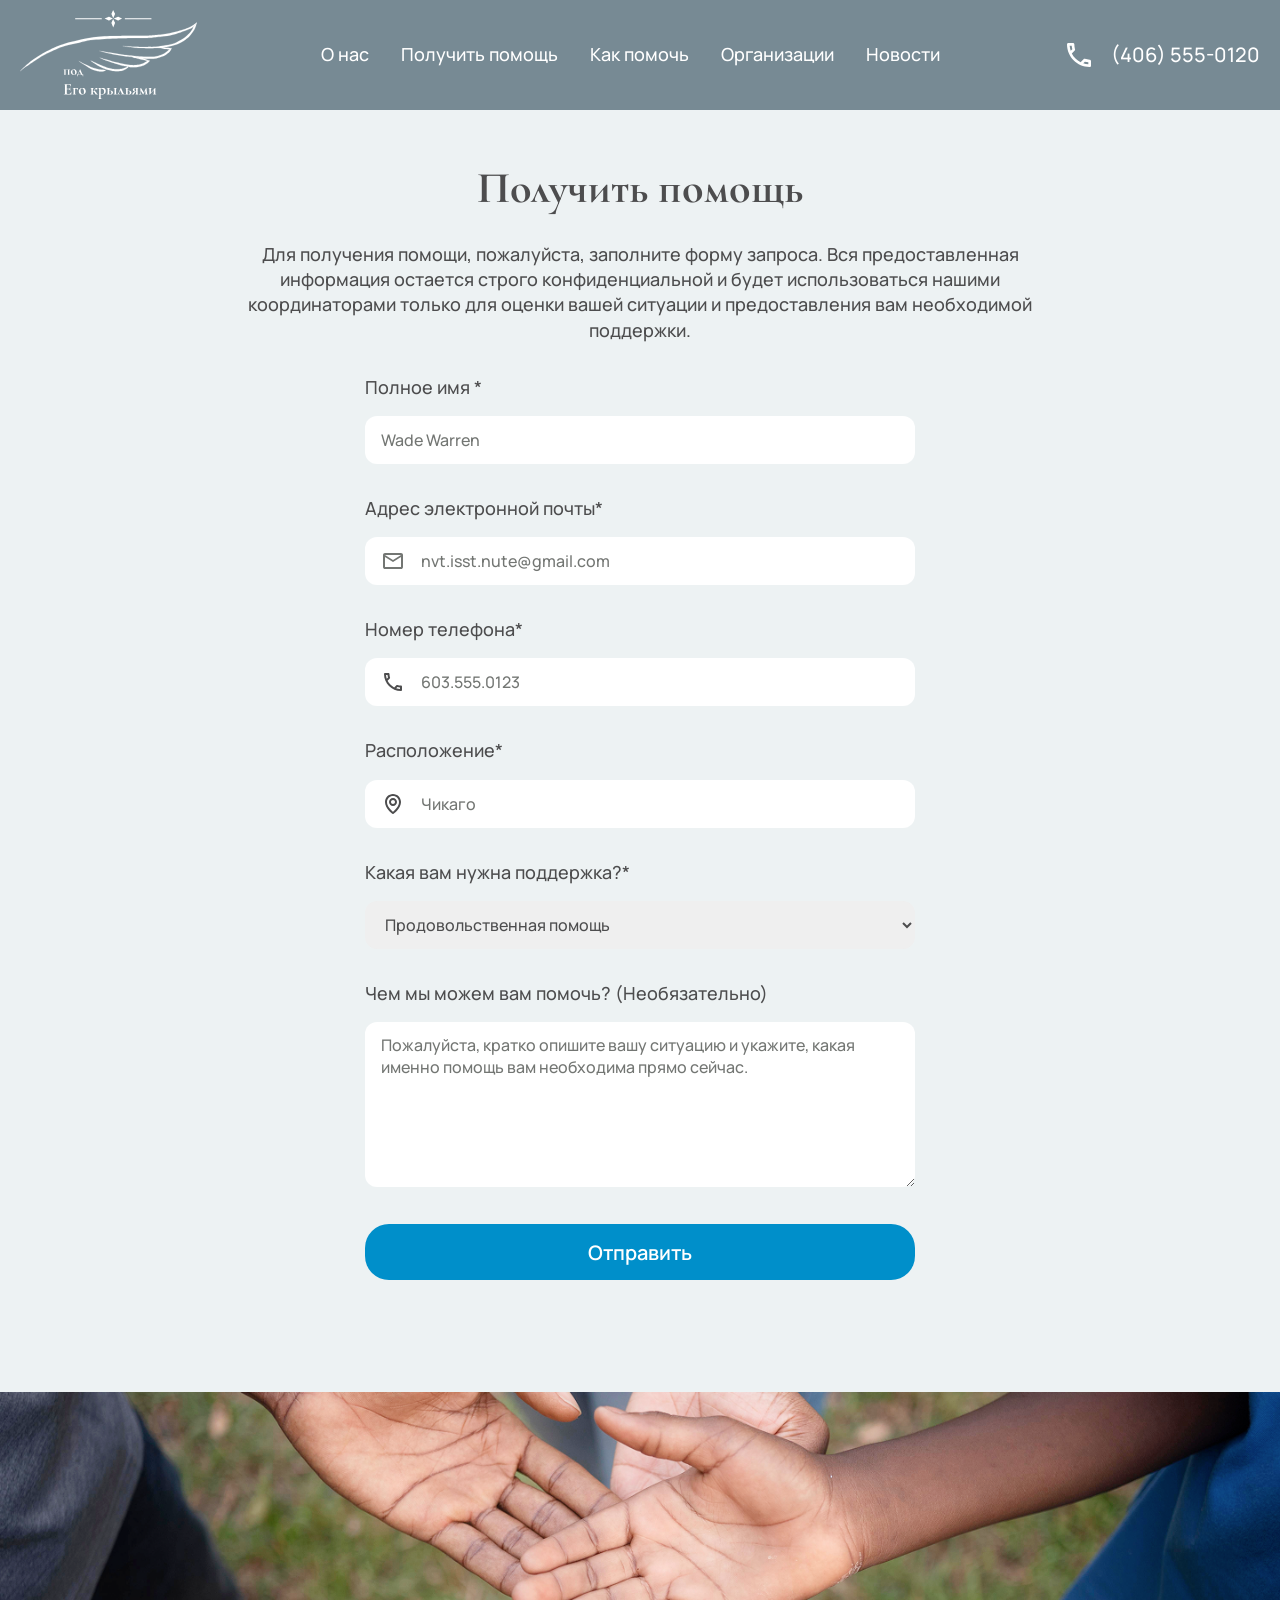
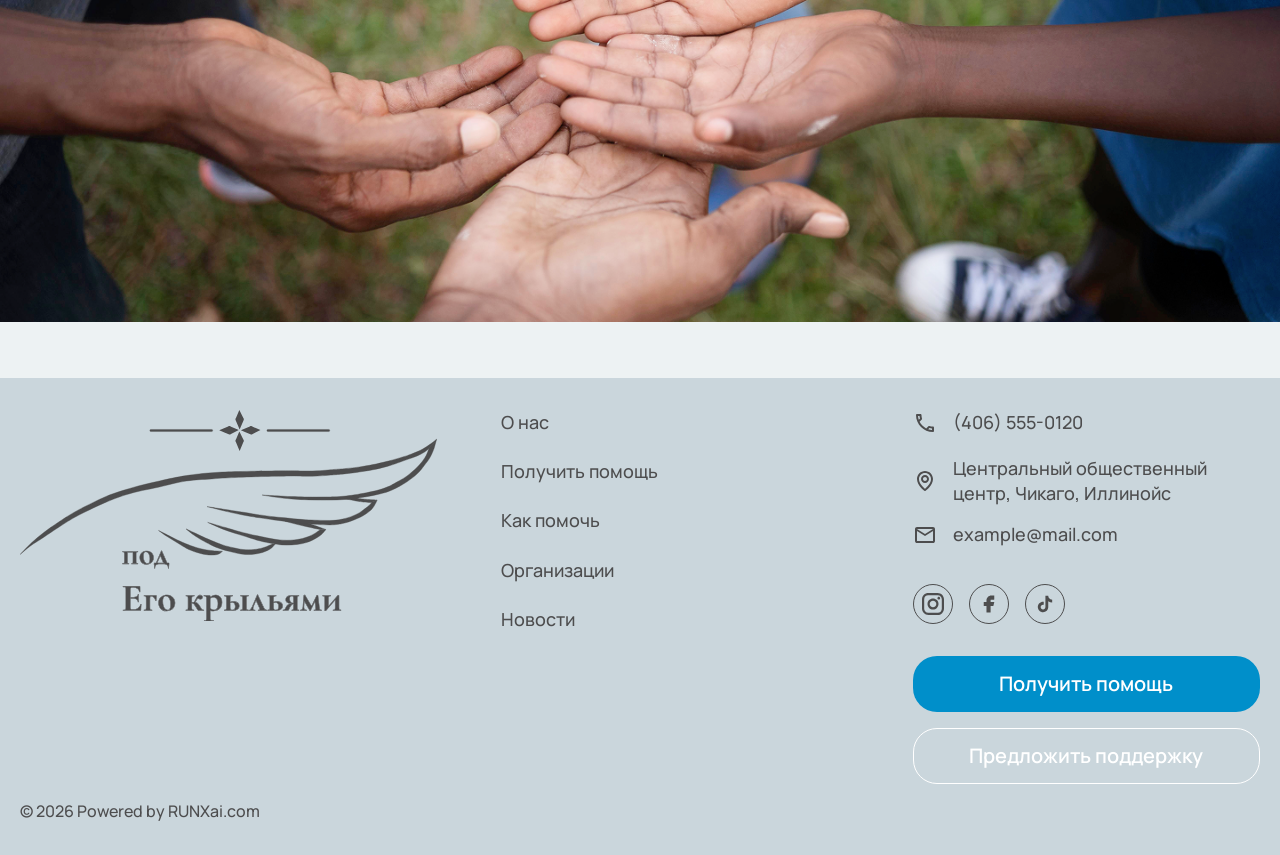
==== form1.html @ ddc128c3 "init commit" ====
<!DOCTYPE html>
<html lang="en">
<head>
    <meta charset="UTF-8">
    <meta name="viewport" content="width=device-width, initial-scale=1.0">

    <link rel="stylesheet" href="libs/swiper/swiper-bundle.min.css">
    <link rel="stylesheet" href="styles/styles.css">

    <title>Form1</title>
</head>
<body>

    <header class="header">
        <div class="container header__container">
            <a href="#" class="header__logo">
                <img src="images/logo-white.svg" alt="logo">
            </a>
            <nav class="header__nav">
                <ul class="header__nav-list">
                    <li class="header__nav-item">
                        <a href="#">О нас</a>
                    </li>
                    <li class="header__nav-item">
                        <a href="#">Получить помощь</a>
                    </li>
                    <li class="header__nav-item">
                        <a href="#">Как помочь</a>
                    </li>
                    <li class="header__nav-item">
                        <a href="#">Организации</a>
                    </li>
                    <li class="header__nav-item">
                        <a href="#">Новости</a>
                    </li>
                </ul>
            </nav>
            <div class="header__contacts">
                <a href="#" class="header__contacts-phone"><span>(406) 555-0120</span></a>
            </div>
            <button class="header__btn">
                <span></span>
                <span></span>
                <span></span>
            </button>
        </div>
    </header>

    <section class="section form-page">
        <div class="container form-page__container">
            <div class="form-page__header">
                <h1 class="h1 section-title">Получить помощь</h1>
                <p>Для получения помощи, пожалуйста, заполните форму запроса.
    Вся предоставленная информация остается строго конфиденциальной и будет использоваться нашими координаторами только для оценки вашей ситуации и предоставления вам необходимой поддержки.</p>
            </div>
            <form class="custom-form">
                <div class="custom-form__item">
                    <label for="name">Полное имя *</label>
                    <div class="custom-form__item-input">
                        <input type="text" name="name" id="name" placeholder="Wade Warren" required>
                    </div>
                </div>
                <div class="custom-form__item">
                    <label for="email">Адрес электронной почты*</label>
                    <div class="custom-form__item-input icon icon--email">
                        <input type="text" name="email" id="email" placeholder="nvt.isst.nute@gmail.com" required>
                    </div>
                </div>
                <div class="custom-form__item">
                    <label for="phone">Номер телефона*</label>
                    <div class="custom-form__item-input icon icon--phone">
                        <input type="text" name="phone" id="phone" placeholder="603.555.0123" required>
                    </div>
                </div>
                <div class="custom-form__item">
                    <label for="location">Расположение*</label>
                    <div class="custom-form__item-input icon icon--location">
                        <input type="text" name="location" id="location" placeholder="Чикаго" required>
                    </div>
                </div>
                <div class="custom-form__item">
                    <label for="help">Какая вам нужна поддержка?*</label>
                    <div class="custom-form__item-input">
                        <select name="help" id="help">
                            <option value="Продовольственная помощь">Продовольственная помощь</option>
                            <option value="Одежда и предметы первой необходимости">Одежда и предметы первой необходимости</option>
                            <option value="Поддержка в вопросах жилья и предоставления убежища">Поддержка в вопросах жилья и предоставления убежища</option>
                            <option value="Психологическая поддержка">Психологическая поддержка</option>
                            <option value="Другое">Другое</option>
                        </select>
                    </div>
                </div>
                <div class="custom-form__item">
                    <label for="message">Чем мы можем вам помочь? (Необязательно)</label>
                    <div class="custom-form__item-input">
                        <textarea name="message" placeholder="Пожалуйста, кратко опишите вашу ситуацию и укажите, какая именно помощь вам необходима прямо сейчас."></textarea>
                    </div>
                </div>

                <button type="submit" class="btn btn--blue">Отправить</button>
            </form>

            
        </div>
    </section>

    <section class="section form-page__image">
        <img src="images/form1.png" alt="">
    </section>

    <footer class="footer">
        <div class="container footer__container">
            <div class="footer__column">
                <a href="#" class="footer__logo">
                    <img src="images/logo-dark.svg" alt="logo">
                </a>
            </div>
            
            <div class="footer__column">
                <nav class="footer__nav">
                    <ul>
                        <li><a href="#">О нас </a></li>
                        <li><a href="#">Получить помощь</a></li>
                        <li><a href="#">Как помочь</a></li>
                        <li><a href="#">Организации</a></li>
                        <li><a href="#">Новости</a></li>
                    </ul>
                </nav>
            </div>

            <div class="footer__column">
                <div class="footer__contacts">
                    <ul>
                        <li>
                            <a href="#" class="footer__contacts-item footer__phone">(406) 555-0120</a>
                        </li>
                        <li><span class="footer__contacts-item footer__address">Центральный общественный центр, Чикаго, Иллинойс</span></li>
                        <li>
                            <a href="#" class="footer__contacts-item footer__email">example@mail.com</a>
                        </li>
                    </ul>
                </div>
                <div class="footer__socials">
                    <ul>
                        <li>
                            <a href="#">
                                <span class="icon" style="mask-image: url('images/instagram.svg');"></span>
                            </a>
                        </li>
                        <li>
                            <a href="#">
                                <span class="icon" style="mask-image: url('images/facebook.svg')"></span>
                            </a>
                        </li>
                        <li>
                            <a href="#">
                                <span class="icon" style="mask-image: url('images/tiktok.svg');"></span>
                            </a>
                        </li>
                    </ul>
                </div>

                <div class="footer__cta">
                    <ul>
                        <li><a href="#" class="btn btn--blue">Получить помощь</a></li>
                        <li><a href="#" class="btn btn--white-bordered">Предложить поддержку</a></li>
                    </ul>
                </div>
            </div>
        </div>
        <div class="container">
            <div class="footer__copyright">
                <span>© 2026 Powered by <a href="#" target="_blank">RUNXai.com</a></span>
            </div>
        </div>
    </footer>
    
    <script src="libs/swiper/swiper-bundle.min.js"></script>
    <script src="scripts/scripts.js"></script>

</body>
</html>
---- styles/styles.css ----
:root {
    --font-family: "Manrope", sans-serif;
    --second-family: "Cormorant Garamond", sans-serif;

	--gray-80: #4d4d4e;
	--gray-70: #737673;
	--gray-60: #778a94;
	--gray-20: #9eb4bf;
	--gray-0: #fff;
	--primary-100: #008fca;
	--primary-5: #edf2f3;
	--primary-15: #cad6dc;
	--green-10: #eff7e3;
	--green-80: #52c61b;
	--orange-80: #f1a60a;
	--orange-10: #fdf5e1;

    --container: 20px;

    @media(max-width: 576px) {
        --container: 16px;
    }
}

@font-face {
    font-family: "Manrope";
    src: url('/fonts/Manrope-Regular.woff2');
    font-style: normal;
    font-weight: 400;
    font-display: swap;
}
@font-face {
    font-family: "Manrope";
    src: url('/fonts/Manrope-Medium.woff2');
    font-style: normal;
    font-weight: 500;
    font-display: swap;
}
@font-face {
    font-family: "Manrope";
    src: url('/fonts/Manrope-SemiBold.woff2');
    font-style: normal;
    font-weight: 600;
    font-display: swap;
}
@font-face {
    font-family: "Manrope";
    src: url('/fonts/Manrope-Bold.woff2');
    font-style: normal;
    font-weight: 700;
    font-display: swap;
}
@font-face {
    font-family: "Cormorant Garamond";
    src: url('/fonts/CormorantGaramond-Regular.woff2');
    font-style: normal;
    font-weight: 400;
    font-display: swap;
}
@font-face {
    font-family: "Cormorant Garamond";
    src: url('/fonts/CormorantGaramond-Bold.woff2');
    font-style: normal;
    font-weight: 700;
    font-display: swap;
}

*,
*::before,
*::after {
    box-sizing: border-box;
    margin: 0;
    padding: 0;
}

body, html {
    margin: 0;
    padding: 0;
    font-family: var(--font-family), sans-serif;
    font-size: 16px;
    line-height: 1.4;
}

body {
    padding-top: 110px;

    @media(max-width: 1024px) {
        padding-top: 80px;
    }
}

.container {
    display: block;
    width: 100%;
    max-width: calc(1340px + var(--container));
    margin: 0 auto;
    padding-inline: var(--container);
}

.btn {
    display: flex;
    align-items: center;
    justify-content: center;
    text-align: center;
    height: 56px;
    padding: 10px 20px;
    border-radius: 24px;
    font-family: var(--font-family);
    font-weight: 600;
    font-size: 20px;
    color: var(--gray-0);
    text-decoration: none;
    transition: .3s ease;
    cursor: pointer;

    @media(max-width: 1024px) {
        font-size: 18px;
    }

    @media(max-width: 768px) {
        height: 48px;
    }

    &.btn--blue {
        color: var(--gray-0);
        background-color: var(--primary-100);

        @media(hover: hover) {
            &:hover {
                background-color: #016d9a;
            }
        }
    }

    &.btn--blue-bordered {
        border: 1px solid var(--primary-100);
        color: var(--primary-100);

        @media(hover: hover) {
            &:hover {
                background-color: #016d9a;
                border-color: #016d9a;
                color: #fff;
            }
        }
    }

    &.btn--white-bordered {
        border: 1px solid var(--gray-0);
        color: var(--gray-0);

        @media(hover: hover) {
            &:hover {
                background-color: #016d9a;
                border-color: #016d9a;
                color: #fff;
            }
        }
    }

    &.btn--white {
        display: inline-flex;
        column-gap: 16px;
        height: 48px;
        border: 1px solid var(--gray-80);
        border-radius: 24px;
        padding: 5px 20px;
        background-color: var(--gray-0);
        font-family: var(--font-family);
        font-weight: 600;
        font-size: 20px;
        color: var(--gray-80);

        @media(max-width: 768px) {
            font-size: 18px;
            column-gap: 8px;
            height: 42px;
        }

        @media(hover: hover) {
            &:hover {
                border-color: #016d9a;
                background-color: #016d9a;
                color: #fff;
            }
        }

        &::after {
            content: '';
            width: 32px;
            height: 32px;
            mask-image: url('/images/arrow-up.svg');
            mask-repeat: no-repeat;
            mask-position: center;
            mask-size: contain;
            background-color: currentColor;

            @media(max-width: 768px) {
                width: 24px;
                height: 24px;
            }
        }
    }
}

.section {

    &:not(.hero) {
        padding-block: 56px;

        @media(max-width: 1024px) {
            padding-block: 32px;
        }
    }

    .section__header {
        display: flex;
        justify-content: center;
        margin-bottom: 56px;

        @media(max-width: 1024px) {
            margin-bottom: 32px;
        }

        @media(max-width: 768px) {
            margin-bottom: 16px;
        }
    }

    .section-title {
        font-family: var(--second-family);
        font-weight: 700;
        font-size: 44px;
        line-height: 1;
        text-align: center;
        color: var(--gray-80);

        @media(max-width: 1024px) {
            font-size: 32px;
        }
    }

    .section__footer {
        display: flex;
        justify-content: center;
        margin-top: 32px;

        .btn {
            display: inline-flex;
            width: 100%;
            max-width: 320px;
        }
    }
}

.swiper__pagination {
    display: flex;
    align-items: center;
    justify-content: center;
    margin-top: 16px;

    .swiper-pagination-bullet-active {
        background-color: var(--primary-100);
    }
}

.header {
    padding-block: 10px;
    position: fixed;
    top: 0;
    left: 0;
    width: 100%;
    z-index: 10;
    background-color: var(--gray-60);

    @media(max-width: 1024px) {
        padding-block: 5px;
    }

    .header__container {
        display: flex;
        align-items: center;
        justify-content: space-between;
    }

    .header__logo {
        height: 90px;
        position: relative;
        z-index: 10;

        @media(max-width: 1024px) {
            height: 70px;
        }
        
        img {
            display: block;
            height: 100%;
            width: auto;
            max-width: 100%;
        }
    }

    .header__nav {

        @media(max-width: 1024px) {
            width: 100%;
            height: 100dvh;
            position: absolute;
            bottom: 0;
            left: 0;
            padding-block: 132px 32px;
            transform: translateY(0);
            opacity: 0;
            transition: transform .3s ease, opacity .3s ease;
            z-index: -1;
        }

        &.active {
            transform: translateY(100%);
            opacity: 1;
            background-color: var(--gray-60);
        }

        ul {
            padding: 0;
            margin: 0;
            list-style: none;
            display: flex;
            align-items: center;
            justify-content: flex-end;
            column-gap: 32px;

            @media(max-width: 1200px) {
                column-gap: 24px;
            }

            @media(max-width: 1024px) {
                flex-direction: column;
                row-gap: 24px;
            }
        }

        a {
            display: inline-block;
            font-family: var(--font-family);
            font-weight: 500;
            font-size: 18px;
            color: var(--gray-0);
            text-decoration: none;
            transition: .3s ease;

            @media(hover: hover) {
                &:hover {
                    color: var(--primary-100);
                }
            }

            @media(max-width: 1200px) {
                font-size: 16px;
            }

            @media(max-width: 1024px) {
                font-size: 20px;
            }
        }
    }

    .header__contacts {
        line-height: 0;

        @media(max-width: 1024px) {
            margin-left: auto;
            margin-right: 14px;
        }

        a {
            display: inline-flex;
            align-items: center;
            justify-content: flex-start;
            column-gap: 16px;
            font-family: var(--font-family);
            font-weight: 500;
            font-size: 20px;
            color: var(--gray-0);
            text-decoration: none;
            transition: .3s ease;

            @media(hover: hover) {
                &:hover {
                    color: var(--primary-100);
                }
            }

            @media(max-width: 1200px) {
                font-size: 18px;
                column-gap: 4px;
            }

            span {
                @media(max-width: 1024px) {
                    display: none;
                }
            }


            &::before {
                content: '';
                display: block;
                width: 32px;
                aspect-ratio: 1;
                mask-image: url('../images/telephone-outline.svg');
                mask-position: center;
                mask-repeat: no-repeat;
                mask-size: contain;
                background-color: currentColor;

                @media(max-width: 1200px) {
                    width: 28px;
                }
            }
        }
    }

    .header__btn {
        padding: 0;
        margin: 0;
        border: none;
        display: flex;
        flex-direction: column;
        align-items: center;
        justify-content: center;
        gap: 6px;
        background-color: transparent;

        span {
            display: block;
            height: 2px;
            width: 24px;
            background-color: #fff;
            transition: transform .3s ease;
        }

        @media(min-width: 1025px) {
            display: none;
        }

        &.active {
            gap: 0;

            span:first-child {
                transform: translateY(1px) rotate(45deg);
            }

            span:nth-child(2) {
                display: none;
            }

            span:last-child {
                transform: translateY(-1px) rotate(-45deg);
            }
        }
    }
}

.footer {
    background-color: var(--primary-15);
    padding-block: 32px;

    @media(max-width: 768px) {
        padding-block: 24px;
    }


    ul {
        padding: 0;
        margin: 0;
        list-style: none;
    }

    a:not(.btn) {
        text-decoration: none;
        transition: .3s ease;

        @media(hover: hover) {
            &:hover {
                color: var(--primary-100);
            }
        }
    }

    .footer__container {
        display: grid;
        grid-template-columns: minmax(200px, 1.2fr) minmax(180px, 1fr) minmax(260px, 1fr);
        column-gap: 64px;

        @media(max-width: 1200px) {
            column-gap: 32px;
        }

        @media(max-width: 1024px) {
            column-gap: 16px;
        }

        @media(max-width: 768px) {
            grid-template-columns: 1fr;
            row-gap: 32px;
        }
    }

    .footer__logo {

        @media(max-width: 768px) {
            display: flex;
            justify-content: center;
        }

        img {
            display: block;
            width: auto;
            max-width: 100%;

            @media(max-width: 768px) {
                width: 100%;
                max-width: 300px;
            }

        }
    }
    
    .footer__nav {

        ul {
            display: flex;
            flex-direction: column;
            align-items: flex-start;
            justify-content: flex-start;
            row-gap: 24px;
        }

        a {
            font-family: var(--font-family);
            font-weight: 500;
            font-size: 18px;
            color: var(--gray-80);

            @media(max-width: 1024px) {
               font-size: 16px;
            }
        }
    }

    .footer__contacts {
        
        ul {
            display: flex;
            flex-direction: column;
            align-items: flex-start;
            justify-content: flex-start;
            row-gap: 16px;
        }

        .footer__contacts-item {
            display: inline-flex;
            align-items: center;
            justify-content: flex-start;
            column-gap: 16px;
            font-family: var(--font-family);
            font-weight: 500;
            font-size: 18px;
            color: var(--gray-80);
            text-decoration: none;

            @media(max-width: 1024px) {
                font-size: 16px;
                column-gap: 8px;
            }
        
            &::before {
                content: '';
                display: block;
                width: 24px;
                height: 24px;
                flex-shrink: 0;
                mask-repeat: no-repeat;
                mask-position: center;
                mask-size: contain;
                background-color: currentColor;
            }
        }

        .footer__phone::before {
            mask-image: url('/images/telephone-outline.svg');
        }
        .footer__address::before {
            mask-image: url('/images/location-outline.svg');
        }
        .footer__email::before {
            mask-image: url('/images/mail-outline.svg');
        }

    }

    .footer__socials {
        margin-top: 32px;

        @media(max-width: 1024px) {
            margin-top: 24px;
        }

        ul {
            display: flex;
            align-items: center;
            justify-content: flex-start;
            column-gap: 16px;
        }

        a {
            display: flex;
            align-items: center;
            justify-content: center;
            width: 40px;
            height: 40px;
            border-radius: 50%;
            border: 1px solid var(--gray-80);
            transition: .3s ease;
            
            .icon {
                display: block;
                width: 22px;
                height: 22px;
                mask-repeat: no-repeat;
                mask-position: center;
                mask-size: contain;
                background-color: var(--gray-80);
                transition: .3s ease;
            }

            @media(hover: hover) {
                &:hover {
                    border-color: var(--primary-100);

                    .icon {
                        background-color: var(--primary-100);
                    }
                }
            }
        }
    }

    .footer__cta {
        margin-top: 32px;

        @media(max-width: 1024px) {
            margin-top: 24px;
        }
        
        ul {
            display: flex;
            flex-direction: column;
            row-gap: 16px;
        }
    }

    .footer__copyright {
        margin-top: 16px;
        font-family: var(--font-family);
        font-weight: 500;
        font-size: 16px;
        color: var(--gray-80);
        
        @media(max-width: 768px) {
            margin-top: 24px;
            text-align: center;
        }

        a {
            color: var(--gray-80);
        }
    }
}

.hero {

    img {
        display: block;
        width: 100%;
        height: 100dvh;
        object-fit: cover;
        object-position: center 35%;

        @media(max-width: 1200px) {
            height: auto;
            object-position: center;
            aspect-ratio: 16 / 9;
        }
    }

    &.hero--inner {
        img {
            height: auto;
            max-height: 700px;
            object-position: center;
            aspect-ratio: initial;
        }
    }
}

.organization {

    .swiper-wrapper {
        align-items: stretch;
    }

    .organization__grid {
        display: grid;
        grid-template-columns: repeat(3, 1fr);
        gap: 24px;

        @media(max-width: 1024px) {
            gap: 16px;
            grid-template-columns: repeat(2, 1fr);
        }

        @media(max-width: 600px) {
            gap: 16px;
            grid-template-columns: 1fr;
        }
    }

    .organization__card {
        display: flex;
        flex-direction: column;
        height: auto;
        border-radius: 24px;
        background-color: #ecf1f3;
        
        img {
            display: block;
            width: 100%;
            aspect-ratio: 432 / 392;
            object-fit: cover;
        }

        .organization__card-detail {
            padding: 24px 24px 12px;
            display: flex;
            flex-direction: column;

            @media(max-width: 768px) {
                padding: 16px 16px 8px;
            }
        }

        .organization__card-title {
            font-family: var(--second-family);
            font-weight: 700;
            font-size: 28px;
            line-height: 1.2;
            color: var(--gray-80);
            margin-bottom: 8px;

            @media(max-width: 768px) {
                font-size: 22px;
                margin-bottom: 4px;
            }
        }

        p {
            display: inline-block;
            font-family: var(--font-family);
            font-weight: 500;
            font-size: 16px;
            color: var(--gray-80);

            @media(max-width: 768px) {
                font-size: 14px;
            }
        }

        .organization__card-button {
            padding: 0 24px 12px;
            margin-top: auto;

            @media(max-width: 768px) {
                padding: 0 16px 12px;
            }
            
            &::before {
                content: '';
                display: block;
                border-top: 1px solid var(--gray-60);
                margin-bottom: 12px;
            }
        }
    }
}

.events {

    .swiper-wrapper {
        align-items: stretch;
    }

    .events__grid {
        display: grid;
        grid-template-columns: repeat(3, 1fr);
        gap: 24px;

        @media(max-width: 1024px) {
            gap: 16px;
            grid-template-columns: repeat(2, 1fr);
        }

        @media(max-width: 600px) {
            gap: 16px;
            grid-template-columns: 1fr;
        }
    }

    .events__card {
        display: flex;
        flex-direction: column;
        height: auto;
        border-radius: 24px;
        text-decoration: none;
        transition: background-color .2s ease;

        @media(hover: hover) {
            &:hover {
                background-color: #ecf1f3;
            }
        }

        img {
            display: block;
            width: 100%;
            aspect-ratio: 432 / 392;
            object-fit: cover;
        }

        .events__card-detail {
            padding: 12px 16px;
            display: flex;
            flex-direction: column;

            @media(max-width: 768px) {
                padding: 12px;
            }
        }

        .events__card-title {
            font-family: var(--font-family);
            font-weight: 500;
            font-size: 22px;
            color: var(--gray-80);
            margin-bottom: 8px;

            @media(max-width: 768px) {
                font-size: 18px;
                margin-bottom: 4px;
            }
        }

        p {
            display: inline-block;
            font-family: var(--font-family);
            font-weight: 500;
            font-size: 16px;
            color: var(--gray-80);

            @media(max-width: 768px) {
                font-size: 14px;
            }
        }

        .events__card-info {
            padding: 0 16px 12px;
            margin-top: auto;
            display: flex;
            flex-direction: column;
            align-items: flex-start;
            justify-content: flex-start;
            row-gap: 8px;

            @media(max-width: 768px) {
                padding: 0 12px 12px;
            }
            
            &::before {
                content: '';
                display: block;
                width: 100%;
                border-top: 1px solid var(--gray-60);
            }

            .events__card-item {
                display: inline-flex;
                align-items: center;
                justify-content: flex-start;
                column-gap: 16px;
                font-family: var(--font-family);
                font-weight: 600;
                font-size: 16px;
                color: var(--gray-80);

                @media(max-width: 768px) {
                    font-size: 14px;
                    column-gap: 12px;
                }

                &::before {
                    content: '';
                    display: block;
                    flex-shrink: 0;
                    width: 24px;
                    height: 24px;
                    mask-repeat: no-repeat;
                    mask-position: center;
                    mask-size: contain;
                    background-color: currentColor;
                }
            }

            .events__card-date::before {
                mask-image: url('/images/calendar.svg');
            }
            .events__card-location::before {
                mask-image: url('/images/location.svg');
            }
        }
    }
}

.quotes {
    padding-block: 64px !important;
    background: linear-gradient(180deg, rgba(236, 241, 243, 0.55) 0%, rgba(158, 180, 191, 0.58) 100%);

    @media(max-width: 1024px) {
        padding-block: 32px 56px !important;
    }
    
    .quotes__container {
        display: flex;
        flex-direction: column;
        align-items: center;
        justify-content: center;
        row-gap: 24px;

        @media(max-width: 768px) {
            row-gap: 16px;
        }

        &::before {
            content: '';
            display: block;
            height: 90px;
            width: 600px;
            max-width: 100%;
            background: url('/images/decor1.svg');
            background-repeat: no-repeat;
            background-position: center;
            background-size: contain;

            @media(max-width: 1024px) {
                width: 500px;
                height: 80px;
            }

            @media(max-width: 768px) {
                width: 500px;
                height: 45px;
            }
        }
    }

    .quotes-title {
        display: inline-block;
        width: 100%;
        max-width: 650px;
        font-family: var(--second-family);
        font-weight: 700;
        font-size: 38px;
        line-height: 1.2;
        text-align: center;
        color: #444b4f;

        @media(max-width: 1024px) {
            font-size: 32px;
        }

        @media(max-width: 768px) {
            font-size: 28px;
        }
    }

    .quotes-source {
        display: inline-flex;
        align-items: center;
        justify-content: center;
        column-gap: 16px;
        font-family: var(--second-family);
        font-weight: 400;
        font-size: 28px;
        text-align: center;
        color: #444b4f;

        @media(max-width: 1024px) {
            font-size: 22px;
        }

        @media(max-width: 768px) {
            font-size: 20px;
        }

        &::before {
            content: '';
            display: block;
            width: 32px;
            height: 32px;
            flex-shrink: 0;
            background-image: url('/images/feathers.svg');
            background-repeat: no-repeat;
            background-position: center;
            background-size: contain;

            @media(max-width: 1024px) {
                width: 24px;
                height: 24px;
            }
        }
    }
}

.about-us {
    .about-us__container {
        display: grid;
        grid-template-columns: 1fr 1fr;
        gap: 24px;

        @media(max-width: 768px) {
            grid-template-columns: 1fr;
            max-width: 640px;
        }
    }

    .about-us__image {
        img {
            display: block;
            width: 100%;
            height: 100%;
            object-fit: cover;
            border-radius: 24px;

            @media(max-width: 1024px) {
                aspect-ratio: 1;
            }
        }
    }

    .about-us__content {
        display: grid;
        align-content: center;
        row-gap: 16px;
        font-family: var(--font-family);
        font-weight: 500;
        font-size: 20px;
        color: var(--gray-80);

        @media(max-width: 1024px) {
            font-size: 16px;
            row-gap: 12px;
        }
    }

    .section-title {
        text-align: left;
    }

    h2, h3, h4, h5, h6 {
        font-family: var(--second-family);
        font-size: 32px;
        line-height: 1.2;

        @media(max-width: 1024px) {
            font-size: 28px;
        }
    }

    .about-us__buttons {
        display: flex;
        flex-wrap: wrap;
        align-items: center;
        justify-content: flex-start;
        gap: 16px;
        margin-top: 24px;

        @media(max-width: 1024px) {
            margin-top: 16px;
            gap: 8px;
        }

        .btn {
            padding: 10px 30px;
            flex: 1 1 auto;
            min-width: max-content;
        }
    }
}

.info {
    background-repeat: no-repeat;
    background-position: center;
    background-size: cover;
    padding-block: 64px !important;
    margin-block: 64px;

    @media(max-width: 768px) {
        padding-block: 32px !important;
    }

    .info___container {
        display: flex;
        align-items: flex-start;
        
        &:has(.info__content--left) {
            justify-content: flex-start;
        }

        &:has(.info__content--right) {
            justify-content: flex-end;
        }
    }

    .info__content {
        display: grid;
        gap: 24px;
        justify-items: start;
        width: 100%;
        max-width: 550px;
        border-radius: 24px;
        background: rgba(255, 255, 255, 0.85);
        backdrop-filter: blur(4px);
        padding: 24px;
        text-align: left;

        @media(max-width: 768px) {
            max-width: 100%;
            gap: 12px;
        }
    }

    .section-title {
        text-align: left;
    }

    p {
        font-family: var(--font-family);
        font-weight: 500;
        font-size: 20px;
        color: var(--gray-80);

        @media(max-width: 1024px) {
            font-size: 18px;
        }

        @media(max-width: 768px) {
            font-size: 16px;
        }
    }

    .btn {
        background-color: transparent;
        margin-top: 16px;

        @media(max-width: 576px) {
            width: 100%;
        }
    }
}

.page-description {
    background-color: var(--gray-60);
    padding-block: 44px !important;

    @media(max-width: 1024px) {
        padding-block: 32px !important;
    }

    @media(max-width: 768px) {
        padding-block: 24px !important;
    }

    .page-description__container {
        display: grid;
        text-align: center;
        font-family: var(--font-family);
        font-weight: 500;
        font-size: 20px;
        color: var(--gray-0);

        @media(max-width: 768px) {
            font-size: 18px;
        }
    }

    .section-title {
        color: var(--gray-0);
        margin-bottom: 32px;

        @media(max-width: 1024px) {
             margin-bottom: 24px;
        }

        @media(max-width: 768px) {
             margin-bottom: 16px;
        }
    }

    p + p {
        margin-top: 16px;

        @media(max-width: 768px) {
            margin-top: 8px;
        }
    }
}

.post-page {

    .container {
        @media(max-width: 1200px) {
            max-width: 880px;
        }
    }

    .post-page__title {
        display: inline-block;
        font-family: var(--second-family);
        font-weight: 700;
        font-size: 44px;
        line-height: 1.2;
        color: var(--gray-80);
        margin-bottom: 32px;

        @media(max-width: 1024px) {
            font-size: 36px;
        }

        @media(max-width: 768px) {
            font-size: 32px;
            margin-bottom: 24px;
        }

        @media(max-width: 576px) {
            font-size: 28px;
            margin-bottom: 16px;
        }
    }

    .post-page__header {
        display: grid;
        grid-template-columns: minmax(780px, 2fr) 1fr;
        align-items: stretch;
        gap: 16px;
        margin-bottom: 32px;

        @media(max-width: 1200px) {
            grid-template-columns: 1fr;
        }

        @media(max-width: 1024px) {
            margin-bottom: 24px;
        }

        @media(max-width: 768px) {
            gap: 8px;
        }

        img {
            display: block;
            width: 100%;
            aspect-ratio: 880 / 480;
            border-radius: 12px;
            object-fit: cover;
            object-position: center;
        }
    }

    .post-page__details {
        display: flex;
        flex-direction: column;
        align-items: flex-start;
        justify-content: flex-start;
        gap: 32px;
        border: 1px solid var(--primary-15);
        border-radius: 24px;
        padding: 24px;

        @media(max-width: 1200px) {
            gap: 24px;
        }

        @media(max-width: 768px) {
            padding: 16px;
        }

        .post-page__details-title {
            display: inline-block;
            font-family: var(--second-family);
            font-weight: 700;
            font-size: 32px;
            line-height: 1;
            color: var(--gray-80);

            @media(max-width: 768px) {
                font-size: 24px;
            }

            @media(max-width: 576px) {
                font-size: 22px;
            }
        }

        ul {
            width: 100%;
            display: flex;
            flex-direction: column;
            align-items: flex-start;
            justify-content: flex-start;
            list-style: none;
            gap: 24px;
            font-family: var(--font-family);
            font-weight: 600;
            font-size: 16px;
            color: var(--gray-70);

            @media(max-width: 1200px) {
                display: grid;
                grid-template-columns: 1fr 1fr;
                gap: 16px;
            }

            @media(max-width: 1024px) {
                font-size: 14px;
            }

            @media(max-width: 576px) {
                grid-template-columns: 1fr;
                gap: 8px;
            }

            li {
                display: flex;
                flex-direction: column;
                align-items: flex-start;
                justify-content: flex-start;
                gap: 4px;

                @media(max-width: 1024px) {
                    gap: 2px;
                }
            }
            
            .post-page__details-label {
                display: flex;
                align-items: center;
                justify-content: flex-start;
                column-gap: 16px;

                &::before {
                    content: '';
                    display: block;
                    width: 24px;
                    aspect-ratio: 1;
                    mask-repeat: no-repeat;
                    mask-position: center;
                    mask-size: cover;
                    background-color: currentColor;
                }
            }

            .icon--calendar {
                &::before {
                    mask-image: url('/images/calendar.svg');
                }
            }
            .icon--clock {
                &::before {
                    mask-image: url('/images/clock-light.svg');
                }
            }
            .icon--person {
                &::before {
                    mask-image: url('/images/person.svg');
                }
            }
            .icon--location {
                &::before {
                    mask-image: url('/images/location-outline.svg');
                }
            }
            .icon--phone {
                &::before {
                    mask-image: url('/images/telephone-outline.svg');
                }
            }
            .icon--email {
                &::before {
                    mask-image: url('/images/mail-outline.svg');
                }
            }

            .post-page__details-text {
                padding-left: 40px;

                a {
                    text-decoration: none;
                    font-family: var(--font-family);
                    color: var(--gray-70);
                    transition: color .2s ease;

                    @media(hover: hover) {
                        &:hover {
                            color: var(--primary-100);
                        }
                    }
                }
            }
            
        }

        .btn {
            width: 100%;
            display: flex;
            align-items: center;
            justify-content: center;
            column-gap: 16px;

            @media(max-width: 576px) {
                column-gap: 8px;
                font-size: 16px;
            }

            &::before {
                content: '';
                display: block;
                width: 24px;
                aspect-ratio: 1;
                mask-image: url('/images/calendar.svg');
                mask-repeat: no-repeat;
                mask-position: center;
                mask-size: cover;
                background-color: currentColor;
            }
        }
    }

    .post-page__container {
        display: grid;
        grid-template-columns: minmax(780px, 2fr) 1fr;
        align-items: flex-start;
        gap: 16px;

        @media(max-width: 1200px) {
            grid-template-columns: 1fr;
            row-gap: 24px;
        }
    }

    .post-page__content {

        h1, h2, h3, h4, h5, h6 {
            font-family: var(--second-family);
            font-weight: 700;
            line-height: 1.2;
            color: var(--gray-80);
            margin-bottom: 32px;

            @media(max-width: 1024px) {
                font-size: 24px;
            }

            @media(max-width: 768px) {
                font-size: 16px;
            }
        }

        h1 {
            font-size: 44px;

            @media(max-width: 1024px) {
                font-size: 36px;
            }

            @media(max-width: 768px) {
                font-size: 32px;
            }
        }

        h2 {
            font-size: 32px;

            @media(max-width: 1024px) {
                font-size: 28px;
            }

            @media(max-width: 768px) {
                font-size: 24px;
            }
        }

        h1, h2 {
            &::after {
                content: '';
                display: block;
                width: 100%;
                max-width: 240px;
                aspect-ratio: 6 / 1;
                background-image: url('/images/decor1.svg');
                background-repeat: no-repeat;
                background-position: center;
                background-size: contain;
                margin: 16px auto 0;
            }
        }

        p {
            font-family: var(--font-family);
            font-weight: 500;
            font-size: 18px;
            color: var(--gray-80);

            @media(max-width: 1024px) {
                font-size: 16px;
            }
        }

        p + p {
            margin-top: 16px;

            @media(max-width: 1024px) {
                margin-top: 12px;
            }
        }
    }

    .post-page__block {
        margin-block: 24px;
    }

    .post-page__quote {
        width: 100%;
        max-width: 780px;
        margin-left: auto;
        margin-right: auto;
        border-radius: 12px;
        background-color: var(--primary-5);
        padding: 16px;
        display: flex;
        align-items: flex-start;
        justify-content: flex-start;
        column-gap: 36px;

        @media(max-width: 768px) {
            column-gap: 24px;
        }

        @media(max-width: 576px) {
            column-gap: 16px;
        }

        &::before {
            content: '';
            display: block;
            width: 56px;
            aspect-ratio: 1;
            flex-shrink: 0;
            background-image: url('/images/quote.svg');
            background-repeat: no-repeat;
            background-position: center;
            background-size: contain;

            @media(max-width: 768px) {
                width: 44px;
            }

            @media(max-width: 576px) {
                width: 36px;
            }
        }

        .post-page__quote-title {
            font-family: var(--second-family);
            font-weight: 700;
            font-size: 28px;
            line-height: 1.2;
            color: var(--gray-80);
            margin-bottom: 16px;

            @media(max-width: 1024px) {
                font-size: 22px;
            }

            @media(max-width: 768px) {
                font-size: 20px;
            }
            
        }

        .post-page__quote-source {
            font-family: var(--second-family);
            font-weight: 700;
            font-size: 28px;
            color: var(--gray-80);

            @media(max-width: 1024px) {
                font-size: 22px;
            }

            @media(max-width: 768px) {
                font-size: 20px;
            }
        }
    }

    .post-page__sidebar {
        border: 1px solid var(--primary-15);
        border-radius: 24px;
        padding: 24px;
        display: flex;
        flex-direction: column;
        align-items: flex-start;
        justify-content: flex-start;
        gap: 24px;

        @media(max-width: 1200px) {
            width: 100%;
            max-width: 600px;
            margin: 0 auto;
        }

        @media(max-width: 768px) {
            padding: 16px;
            gap: 16px;
        }

        .relevant__card {
            display: flex;
            align-items: stretch;
            justify-content: flex-start;
            gap: 16px;
            text-decoration: none;
            border-radius: 8px;
            transition: background-color .2s ease;


            @media(hover: hover) {
                &:hover {
                    background-color: #ecf1f3   ;
                }
            }

            @media(max-width: 576px) {
                gap: 8px;
            }

            img {
                display: block;
                border-radius: 8px;
                height: 100%;
                width: 100%;
                max-width: 150px;
                aspect-ratio: 150 / 115;
                object-fit: cover;

                @media(max-width: 576px) {
                    width: 120px;
                }

            }

            .relevant__card-details {
                display: flex;
                flex-direction: column;
                align-items: flex-start;
                justify-content: space-between;
                padding: 5px 5px 5px 0;

                @media(max-width: 576px) {
                    padding: 0;
                }
            }

            .relevant__card-title {
                font-family: var(--font-family);
                font-weight: 500;
                font-size: 16px;
                color: var(--gray-80);
                display: -webkit-box;
                -webkit-line-clamp: 3;
                -webkit-box-orient: vertical;
                overflow: hidden;

                @media(max-width: 576px) {
                    font-size: 14px;
                }
            }

            .relevant__card-date {
                display: inline-flex;
                align-items: center;
                justify-content: flex-start;
                column-gap: 8px;
                font-family: var(--font-family);
                font-weight: 500;
                font-size: 14px;
                color: var(--gray-70);

                @media(max-width: 576px) {
                    font-size: 12px;
                    column-gap: 4px;
                }

                &::before {
                    content: '';
                    display: block;
                    width: 22px;
                    height: 22px;
                    flex-shrink: 0;
                    background-image: url('/images/calendar.svg');
                    background-repeat: no-repeat;
                    background-position: center;
                    background-size: contain;

                    @media(max-width: 576px) {
                        width: 16px;
                        height: 16px;       
                    }
                }
            }

        }
        .post-page__sidebar-link {
            display: inline-flex;
            align-items: center;
            justify-content: flex-start;
            font-family: var(--font-family);
            font-weight: 500;
            font-size: 16px;
            color: var(--primary-100);
            text-decoration: none;
            column-gap: 16px;

            @media(hover: hover) {
                &:hover {
                    color: #016d9a;
                }
            }

            @media(max-width: 768px) {
                font-size: 14px;
            }

            &::after {
                content: '';
                display: block;
                width: 24px;
                height: 24px;
                flex-shrink: 0;
                mask-image: url('/images/arrow-right.svg');
                mask-repeat: no-repeat;
                mask-position: center;
                mask-size: contain;
                background-color: currentColor;
            }
        }
    }
}

.form-page {
    background-color: var(--primary-5);

    .form-page__container {
        max-width: 880px;
    }

    .form-page__header {
        font-family: var(--font-family);
        font-weight: 500;
        font-size: 18px;
        text-align: center;
        color: var(--gray-80);
        margin-bottom: 32px;

        @media(max-width: 756px) {
            font-size: 16px;
        }
    }

    .section-title {
        margin-bottom: 32px;

        @media(max-width: 1024px) {
            margin-bottom: 24px;
        }
    }
}

.form-page__image {
    background-color: var(--primary-5);

    img {
        display: block;
        width: 100%;
    }
}

.custom-form {
    width: 100%;
    max-width: 550px;
    margin: 0 auto;
    display: flex;
    flex-direction: column;
    align-items: flex-start;
    justify-content: flex-start;
    gap: 32px;

    @media(max-width: 1024px) {
        gap: 24px;
    }

    .custom-form__item {
        width: 100%;

        label {
            display: inline-block;
            font-family: var(--font-family);
            font-weight: 500;
            font-size: 18px;
            color: var(--gray-80);
            margin-bottom: 16px;

            @media(max-width: 768px) {
                font-size: 16px;
                margin-bottom: 8px;
            }
        }

        input, select, textarea {
            font-family: var(--font-family);
            font-weight: 500;
            font-size: 16px;
            color: var(--gray-80);
            width: 100%;
            border-radius: 12px;
            padding: 0px 16px;
            height: 48px;
            border: none;

            @media(max-width: 768px) {
                padding: 0 12px;
            }

            &::placeholder {
                font-family: var(--font-family);
                font-weight: 500;
                font-size: 16px;
                color: var(--gray-70);

                @media(max-width: 768px) {
                    font-size: 14px;
                }
            }

            &:focus {
                outline: var(--primary-100);
            }
        }

        textarea {
            height: 165px;
            min-height: 165px;
            padding: 12px 16px;
            resize: vertical;
        }

        .custom-form__item-input {
            position: relative;

            &.icon {

                input {
                    padding-left: 56px;

                    @media(max-width: 768px) {
                        padding-left: 46px;
                    }
                }

                &::before {
                    content: '';
                    display: block;
                    width: 24px;
                    height: 24px;
                    background-repeat: no-repeat;
                    background-position: center;
                    background-size: contain;
                    position: absolute;
                    top: 12px;
                    left: 16px;

                    @media(max-width: 768px) {
                        width: 20px;
                        height: 20px;
                        top: 14px;
                        left: 12px;
                    }
                }
            }

            &.icon--email::before {
                background-image: url('/images/mail-outline.svg');
            }

            &.icon--phone::before {
                background-image: url('/images/telephone-outline.svg');
            }

            &.icon--location::before {
                background-image: url('/images/location-outline.svg');
            }
        }
    }

    .btn {
        width: 100%;
        border: none;
    }
}
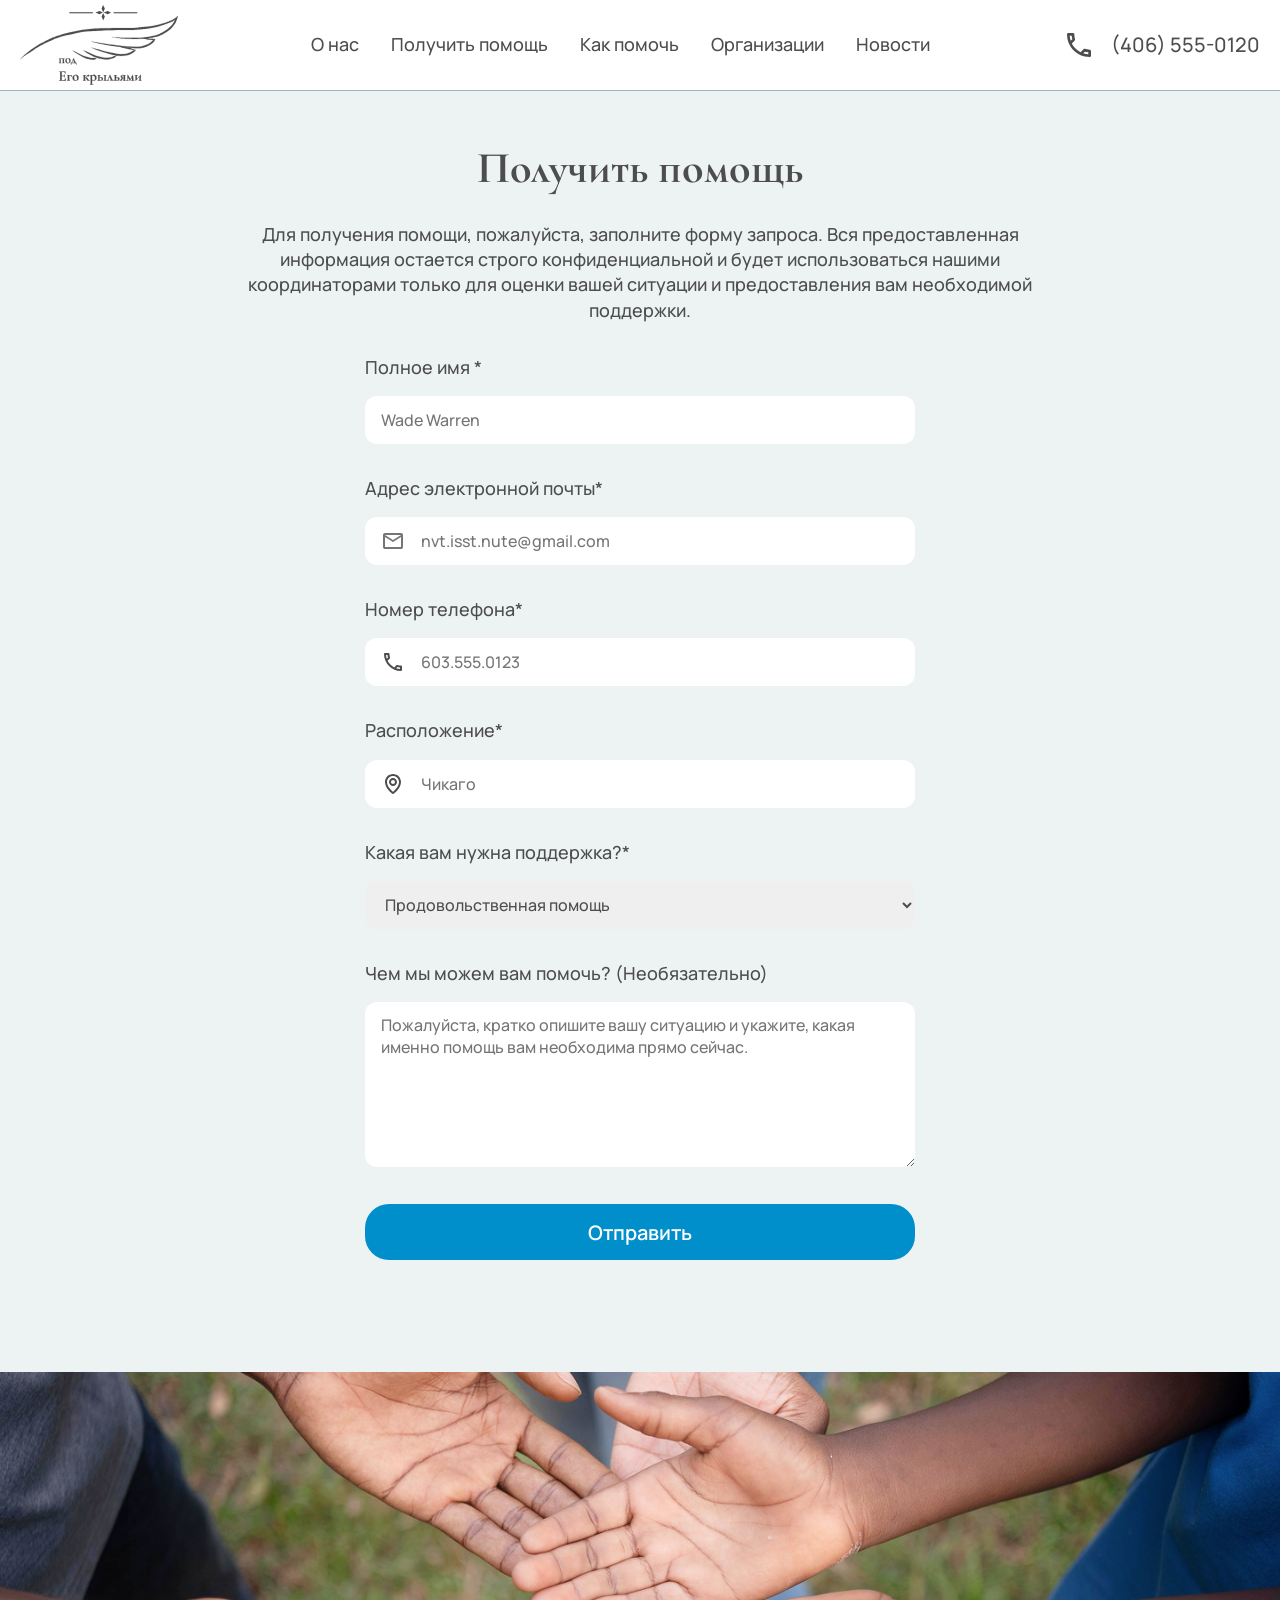
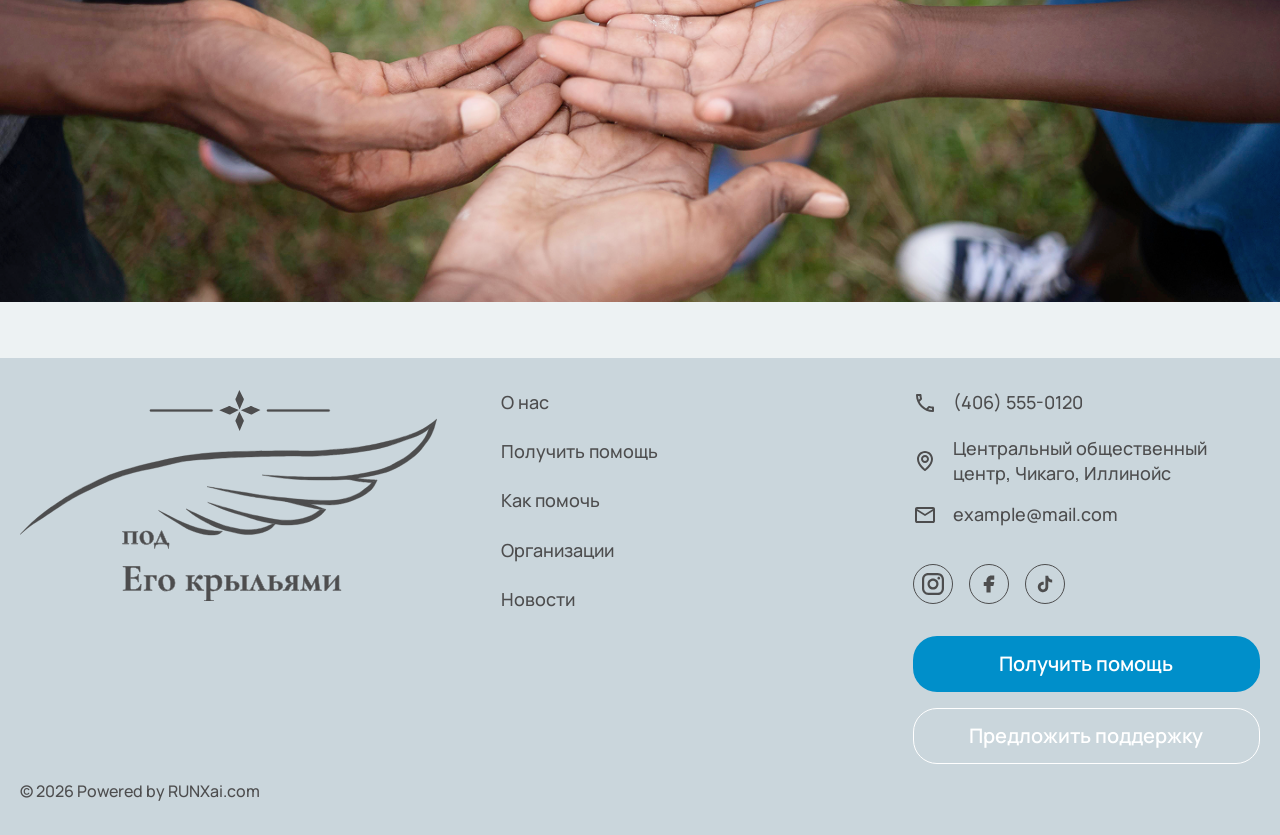
==== commit 91b70469: "header update" ====
--- a/form1.html
+++ b/form1.html
@@ -14,7 +14,7 @@
     <header class="header">
         <div class="container header__container">
             <a href="#" class="header__logo">
-                <img src="images/logo-white.svg" alt="logo">
+                <img src="images/logo-dark.svg" alt="logo">
             </a>
             <nav class="header__nav">
                 <ul class="header__nav-list">
--- a/styles/styles.css
+++ b/styles/styles.css
@@ -24,42 +24,42 @@
 
 @font-face {
     font-family: "Manrope";
-    src: url('/fonts/Manrope-Regular.woff2');
+    src: url('../fonts/Manrope-Regular.woff2');
     font-style: normal;
     font-weight: 400;
     font-display: swap;
 }
 @font-face {
     font-family: "Manrope";
-    src: url('/fonts/Manrope-Medium.woff2');
+    src: url('../fonts/Manrope-Medium.woff2');
     font-style: normal;
     font-weight: 500;
     font-display: swap;
 }
 @font-face {
     font-family: "Manrope";
-    src: url('/fonts/Manrope-SemiBold.woff2');
+    src: url('../fonts/Manrope-SemiBold.woff2');
     font-style: normal;
     font-weight: 600;
     font-display: swap;
 }
 @font-face {
     font-family: "Manrope";
-    src: url('/fonts/Manrope-Bold.woff2');
+    src: url('../fonts/Manrope-Bold.woff2');
     font-style: normal;
     font-weight: 700;
     font-display: swap;
 }
 @font-face {
     font-family: "Cormorant Garamond";
-    src: url('/fonts/CormorantGaramond-Regular.woff2');
+    src: url('../fonts/CormorantGaramond-Regular.woff2');
     font-style: normal;
     font-weight: 400;
     font-display: swap;
 }
 @font-face {
     font-family: "Cormorant Garamond";
-    src: url('/fonts/CormorantGaramond-Bold.woff2');
+    src: url('../fonts/CormorantGaramond-Bold.woff2');
     font-style: normal;
     font-weight: 700;
     font-display: swap;
@@ -82,7 +82,7 @@
 }
 
 body {
-    padding-top: 110px;
+    padding-top: 90px;
 
     @media(max-width: 1024px) {
         padding-top: 80px;
@@ -189,7 +189,7 @@
             content: '';
             width: 32px;
             height: 32px;
-            mask-image: url('/images/arrow-up.svg');
+            mask-image: url('../images/arrow-up.svg');
             mask-repeat: no-repeat;
             mask-position: center;
             mask-size: contain;
@@ -265,13 +265,14 @@
 }
 
 .header {
-    padding-block: 10px;
+    padding-block: 5px;
     position: fixed;
     top: 0;
     left: 0;
     width: 100%;
     z-index: 10;
-    background-color: var(--gray-60);
+    background-color: #fff;
+    border-bottom: 1px solid var(--gray-20);
 
     @media(max-width: 1024px) {
         padding-block: 5px;
@@ -284,7 +285,7 @@
     }
 
     .header__logo {
-        height: 90px;
+        height: 80px;
         position: relative;
         z-index: 10;
 
@@ -318,7 +319,7 @@
         &.active {
             transform: translateY(100%);
             opacity: 1;
-            background-color: var(--gray-60);
+            background-color: #fff;
         }
 
         ul {
@@ -345,7 +346,7 @@
             font-family: var(--font-family);
             font-weight: 500;
             font-size: 18px;
-            color: var(--gray-0);
+            color: var(--gray-80);
             text-decoration: none;
             transition: .3s ease;
 
@@ -381,7 +382,7 @@
             font-family: var(--font-family);
             font-weight: 500;
             font-size: 20px;
-            color: var(--gray-0);
+            color: var(--gray-80);
             text-decoration: none;
             transition: .3s ease;
 
@@ -436,7 +437,7 @@
             display: block;
             height: 2px;
             width: 24px;
-            background-color: #fff;
+            background-color: var(--gray-80);
             transition: transform .3s ease;
         }
 
@@ -589,13 +590,13 @@
         }
 
         .footer__phone::before {
-            mask-image: url('/images/telephone-outline.svg');
+            mask-image: url('../images/telephone-outline.svg');
         }
         .footer__address::before {
-            mask-image: url('/images/location-outline.svg');
+            mask-image: url('../images/location-outline.svg');
         }
         .footer__email::before {
-            mask-image: url('/images/mail-outline.svg');
+            mask-image: url('../images/mail-outline.svg');
         }
 
     }
@@ -688,7 +689,7 @@
         object-fit: cover;
         object-position: center 35%;
 
-        @media(max-width: 1200px) {
+        @media(max-width: 1400px) {
             height: auto;
             object-position: center;
             aspect-ratio: 16 / 9;
@@ -922,10 +923,10 @@
             }
 
             .events__card-date::before {
-                mask-image: url('/images/calendar.svg');
+                mask-image: url('../images/calendar.svg');
             }
             .events__card-location::before {
-                mask-image: url('/images/location.svg');
+                mask-image: url('../images/location.svg');
             }
         }
     }
@@ -956,7 +957,7 @@
             height: 90px;
             width: 600px;
             max-width: 100%;
-            background: url('/images/decor1.svg');
+            background: url('../images/decor1.svg');
             background-repeat: no-repeat;
             background-position: center;
             background-size: contain;
@@ -1018,7 +1019,7 @@
             width: 32px;
             height: 32px;
             flex-shrink: 0;
-            background-image: url('/images/feathers.svg');
+            background-image: url('../images/feathers.svg');
             background-repeat: no-repeat;
             background-position: center;
             background-size: contain;
@@ -1381,32 +1382,32 @@
 
             .icon--calendar {
                 &::before {
-                    mask-image: url('/images/calendar.svg');
+                    mask-image: url('../images/calendar.svg');
                 }
             }
             .icon--clock {
                 &::before {
-                    mask-image: url('/images/clock-light.svg');
+                    mask-image: url('../images/clock-light.svg');
                 }
             }
             .icon--person {
                 &::before {
-                    mask-image: url('/images/person.svg');
+                    mask-image: url('../images/person.svg');
                 }
             }
             .icon--location {
                 &::before {
-                    mask-image: url('/images/location-outline.svg');
+                    mask-image: url('../images/location-outline.svg');
                 }
             }
             .icon--phone {
                 &::before {
-                    mask-image: url('/images/telephone-outline.svg');
+                    mask-image: url('../images/telephone-outline.svg');
                 }
             }
             .icon--email {
                 &::before {
-                    mask-image: url('/images/mail-outline.svg');
+                    mask-image: url('../images/mail-outline.svg');
                 }
             }
 
@@ -1446,7 +1447,7 @@
                 display: block;
                 width: 24px;
                 aspect-ratio: 1;
-                mask-image: url('/images/calendar.svg');
+                mask-image: url('../images/calendar.svg');
                 mask-repeat: no-repeat;
                 mask-position: center;
                 mask-size: cover;
@@ -1516,7 +1517,7 @@
                 width: 100%;
                 max-width: 240px;
                 aspect-ratio: 6 / 1;
-                background-image: url('/images/decor1.svg');
+                background-image: url('../images/decor1.svg');
                 background-repeat: no-repeat;
                 background-position: center;
                 background-size: contain;
@@ -1575,7 +1576,7 @@
             width: 56px;
             aspect-ratio: 1;
             flex-shrink: 0;
-            background-image: url('/images/quote.svg');
+            background-image: url('../images/quote.svg');
             background-repeat: no-repeat;
             background-position: center;
             background-size: contain;
@@ -1727,7 +1728,7 @@
                     width: 22px;
                     height: 22px;
                     flex-shrink: 0;
-                    background-image: url('/images/calendar.svg');
+                    background-image: url('../images/calendar.svg');
                     background-repeat: no-repeat;
                     background-position: center;
                     background-size: contain;
@@ -1767,7 +1768,7 @@
                 width: 24px;
                 height: 24px;
                 flex-shrink: 0;
-                mask-image: url('/images/arrow-right.svg');
+                mask-image: url('../images/arrow-right.svg');
                 mask-repeat: no-repeat;
                 mask-position: center;
                 mask-size: contain;
@@ -1919,15 +1920,15 @@
             }
 
             &.icon--email::before {
-                background-image: url('/images/mail-outline.svg');
+                background-image: url('../images/mail-outline.svg');
             }
 
             &.icon--phone::before {
-                background-image: url('/images/telephone-outline.svg');
+                background-image: url('../images/telephone-outline.svg');
             }
 
             &.icon--location::before {
-                background-image: url('/images/location-outline.svg');
+                background-image: url('../images/location-outline.svg');
             }
         }
     }
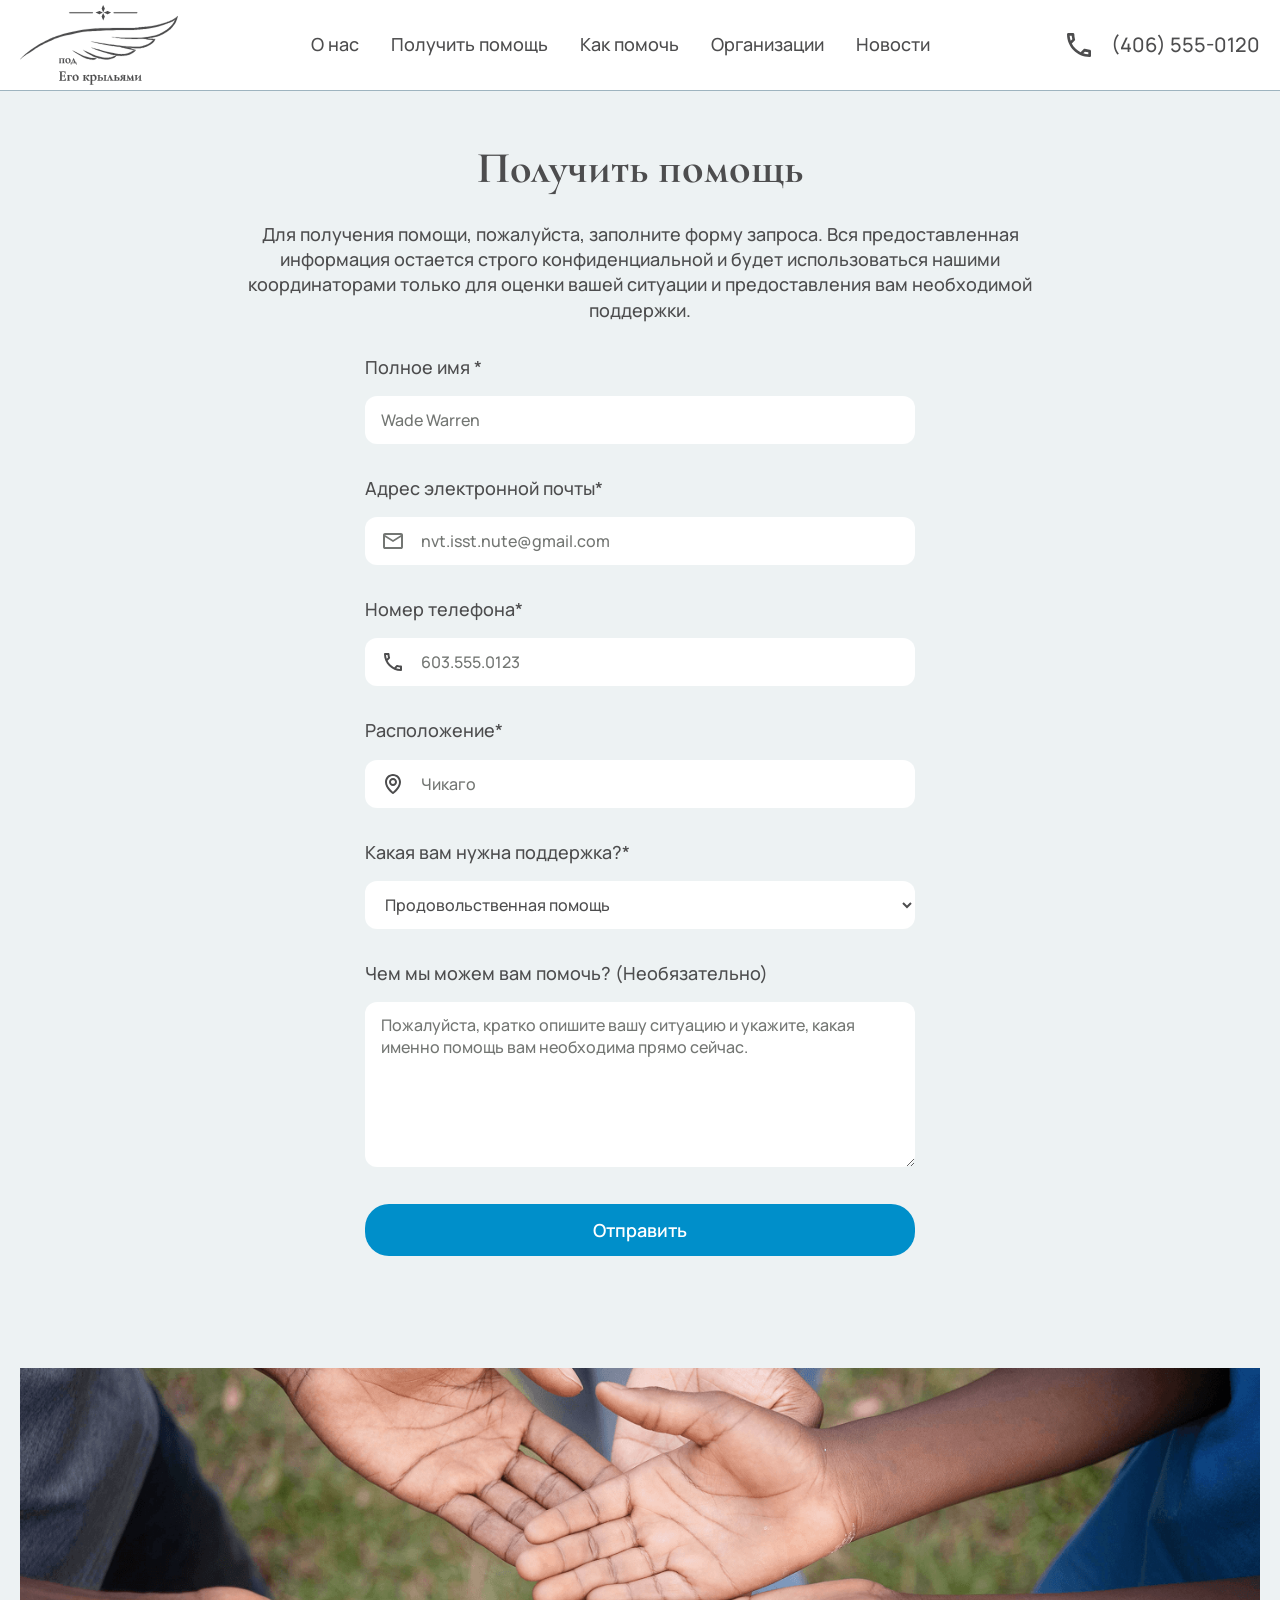
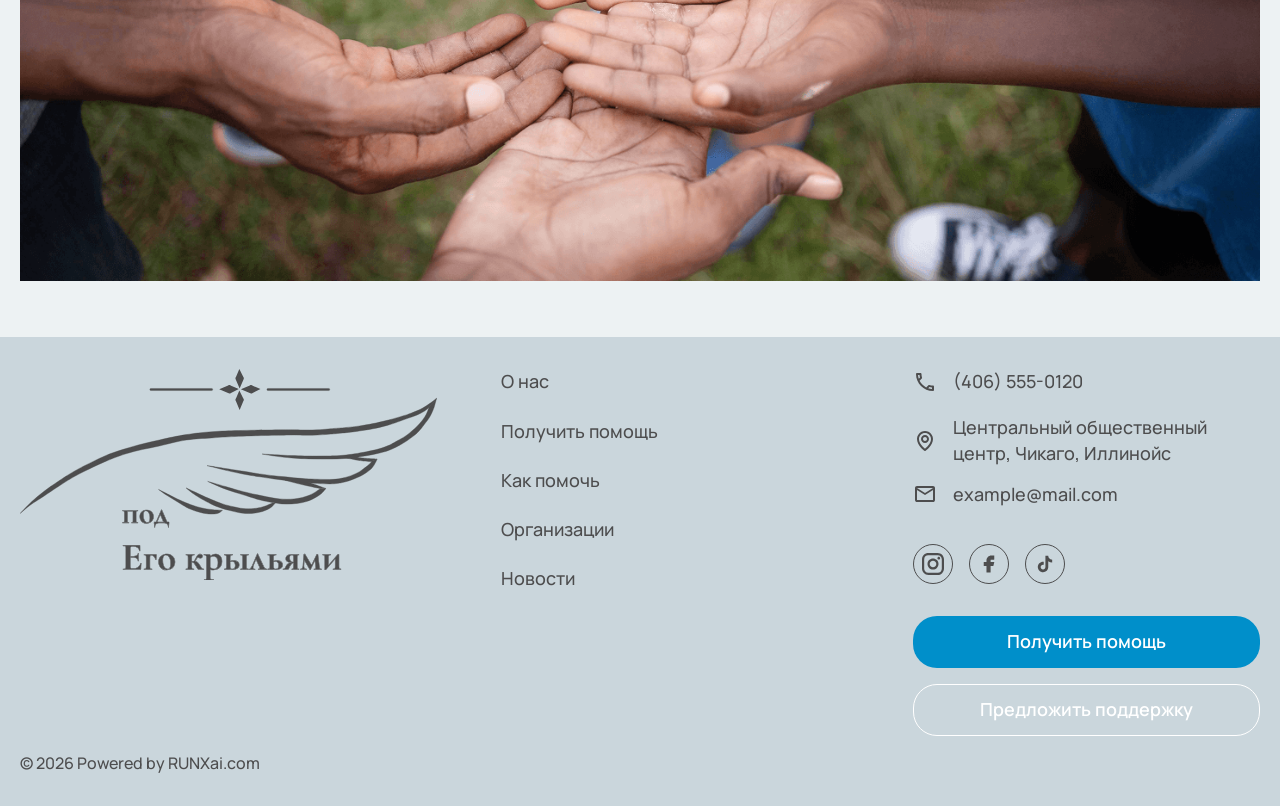
==== commit 9734b447: "update" ====
--- a/form1.html
+++ b/form1.html
@@ -105,7 +105,9 @@
     </section>
 
     <section class="section form-page__image">
-        <img src="images/form1.png" alt="">
+        <div class="container">
+            <img src="images/form1.png" alt="">
+        </div>
     </section>
 
     <footer class="footer">
--- a/styles/styles.css
+++ b/styles/styles.css
@@ -102,20 +102,16 @@
     align-items: center;
     justify-content: center;
     text-align: center;
-    height: 56px;
+    height: 52px;
     padding: 10px 20px;
     border-radius: 24px;
     font-family: var(--font-family);
     font-weight: 600;
-    font-size: 20px;
+    font-size: 18px;
     color: var(--gray-0);
     text-decoration: none;
     transition: .3s ease;
     cursor: pointer;
-
-    @media(max-width: 1024px) {
-        font-size: 18px;
-    }
 
     @media(max-width: 768px) {
         height: 48px;
@@ -168,7 +164,7 @@
         background-color: var(--gray-0);
         font-family: var(--font-family);
         font-weight: 600;
-        font-size: 20px;
+        font-size: 18px;
         color: var(--gray-80);
 
         @media(max-width: 768px) {
@@ -274,6 +270,18 @@
     background-color: #fff;
     border-bottom: 1px solid var(--gray-20);
 
+    &::before {
+        content: '';
+        display: block;
+        width: 100%;
+        height: 100%;
+        background-color: #fff;
+        position: absolute;
+        top: 0;
+        left: 0;
+        z-index: -1;
+    }
+
     @media(max-width: 1024px) {
         padding-block: 5px;
     }
@@ -305,21 +313,19 @@
 
         @media(max-width: 1024px) {
             width: 100%;
-            height: 100dvh;
+            height: calc(100dvh - 80px);
             position: absolute;
             bottom: 0;
             left: 0;
-            padding-block: 132px 32px;
+            padding-block: 32px 32px;
             transform: translateY(0);
-            opacity: 0;
-            transition: transform .3s ease, opacity .3s ease;
-            z-index: -1;
+            transition: transform .2s ease, opacity .2s ease;
+            z-index: -2;
+            background-color: #fff;
         }
 
         &.active {
             transform: translateY(100%);
-            opacity: 1;
-            background-color: #fff;
         }
 
         ul {
@@ -355,14 +361,6 @@
                     color: var(--primary-100);
                 }
             }
-
-            @media(max-width: 1200px) {
-                font-size: 16px;
-            }
-
-            @media(max-width: 1024px) {
-                font-size: 20px;
-            }
         }
     }
 
@@ -371,7 +369,7 @@
 
         @media(max-width: 1024px) {
             margin-left: auto;
-            margin-right: 14px;
+            margin-right: 24px;
         }
 
         a {
@@ -496,10 +494,6 @@
 
         @media(max-width: 1200px) {
             column-gap: 32px;
-        }
-
-        @media(max-width: 1024px) {
-            column-gap: 16px;
         }
 
         @media(max-width: 768px) {
@@ -699,7 +693,7 @@
     &.hero--inner {
         img {
             height: auto;
-            max-height: 700px;
+            max-height: 500px;
             object-position: center;
             aspect-ratio: initial;
         }
@@ -734,6 +728,7 @@
         height: auto;
         border-radius: 24px;
         background-color: #ecf1f3;
+        overflow: hidden;
         
         img {
             display: block;
@@ -743,12 +738,12 @@
         }
 
         .organization__card-detail {
-            padding: 24px 24px 12px;
+            padding: 16px 24px 12px;
             display: flex;
             flex-direction: column;
 
             @media(max-width: 768px) {
-                padding: 16px 16px 8px;
+                padding: 12px 16px 8px;
             }
         }
 
@@ -840,7 +835,7 @@
         }
 
         .events__card-detail {
-            padding: 12px 16px;
+            padding: 12px 16px 16px;
             display: flex;
             flex-direction: column;
 
@@ -852,7 +847,8 @@
         .events__card-title {
             font-family: var(--font-family);
             font-weight: 500;
-            font-size: 22px;
+            font-size: 20px;
+            line-height: 1.4;
             color: var(--gray-80);
             margin-bottom: 8px;
 
@@ -875,7 +871,7 @@
         }
 
         .events__card-info {
-            padding: 0 16px 12px;
+            padding: 0 16px 16px;
             margin-top: auto;
             display: flex;
             flex-direction: column;
@@ -892,6 +888,7 @@
                 display: block;
                 width: 100%;
                 border-top: 1px solid var(--gray-60);
+                margin-bottom: 8px;
             }
 
             .events__card-item {
@@ -939,6 +936,10 @@
     @media(max-width: 1024px) {
         padding-block: 32px 56px !important;
     }
+
+    @media(max-width: 768px) {
+        padding-block: 24px 36px !important;
+    }
     
     .quotes__container {
         display: flex;
@@ -980,7 +981,7 @@
         max-width: 650px;
         font-family: var(--second-family);
         font-weight: 700;
-        font-size: 38px;
+        font-size: 36px;
         line-height: 1.2;
         text-align: center;
         color: #444b4f;
@@ -1051,9 +1052,10 @@
             height: 100%;
             object-fit: cover;
             border-radius: 24px;
-
-            @media(max-width: 1024px) {
-                aspect-ratio: 1;
+            aspect-ratio: 1;
+
+            @media(max-width: 768px) {
+                aspect-ratio: 2 / 1;
             }
         }
     }
@@ -1064,7 +1066,7 @@
         row-gap: 16px;
         font-family: var(--font-family);
         font-weight: 500;
-        font-size: 20px;
+        font-size: 18px;
         color: var(--gray-80);
 
         @media(max-width: 1024px) {
@@ -1112,11 +1114,17 @@
     background-repeat: no-repeat;
     background-position: center;
     background-size: cover;
-    padding-block: 64px !important;
-    margin-block: 64px;
+    padding-block: 56px !important;
+    margin-block: 56px;
+
+    @media(max-width: 1024px) {
+        padding-block: 44px !important;
+        margin-block: 44px;
+    }
 
     @media(max-width: 768px) {
         padding-block: 32px !important;
+        margin-block: 32px;
     }
 
     .info___container {
@@ -1144,25 +1152,26 @@
         padding: 24px;
         text-align: left;
 
+        @media(max-width: 1024px) {
+            gap: 16px;
+        }
+
         @media(max-width: 768px) {
             max-width: 100%;
-            gap: 12px;
+            gap: 8px;
         }
     }
 
     .section-title {
         text-align: left;
+        font-size: 42px;
     }
 
     p {
         font-family: var(--font-family);
         font-weight: 500;
-        font-size: 20px;
+        font-size: 18px;
         color: var(--gray-80);
-
-        @media(max-width: 1024px) {
-            font-size: 18px;
-        }
 
         @media(max-width: 768px) {
             font-size: 16px;
@@ -1646,6 +1655,7 @@
         }
 
         .relevant__card {
+            width: 100%;
             display: flex;
             align-items: stretch;
             justify-content: flex-start;
@@ -1857,6 +1867,7 @@
             padding: 0px 16px;
             height: 48px;
             border: none;
+            background: #fff;
 
             @media(max-width: 768px) {
                 padding: 0 12px;
